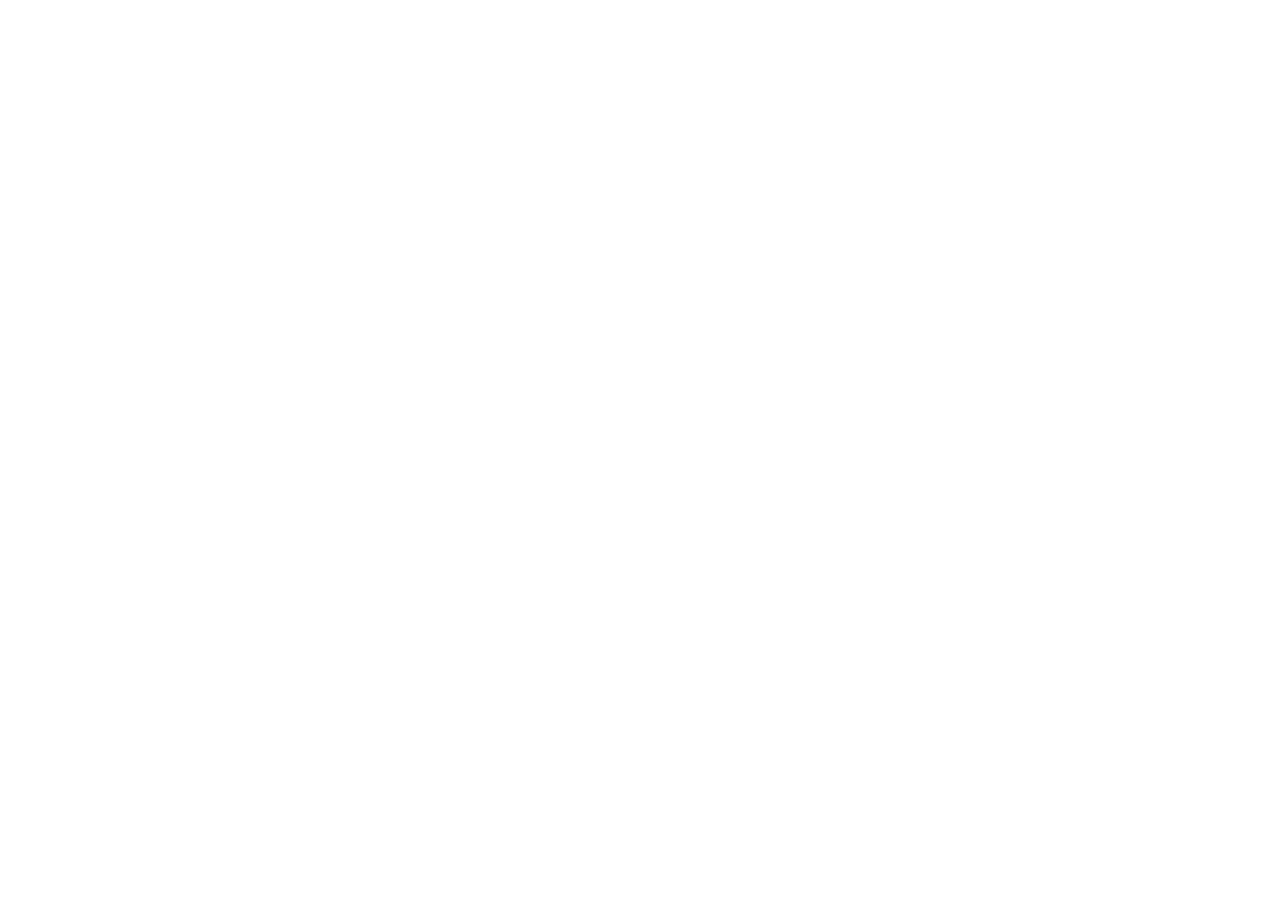
==== index.html @ ff1100e3 "Create index.html" ====
<!doctype html>
<html lang="en">
  <head>
    <meta charset='utf-8'>
    <link href="css/screen.css" rel="stylesheet" type="text/css">
    <link href="https://fonts.googleapis.com/css?family=Baloo+Da" rel="stylesheet">
  </head>
  <body>
    <div id="app"></div>
    <script src="js/compiled/app.js"></script>
    <script>spheres_rf_ha.core.init();</script>
  </body>
</html>
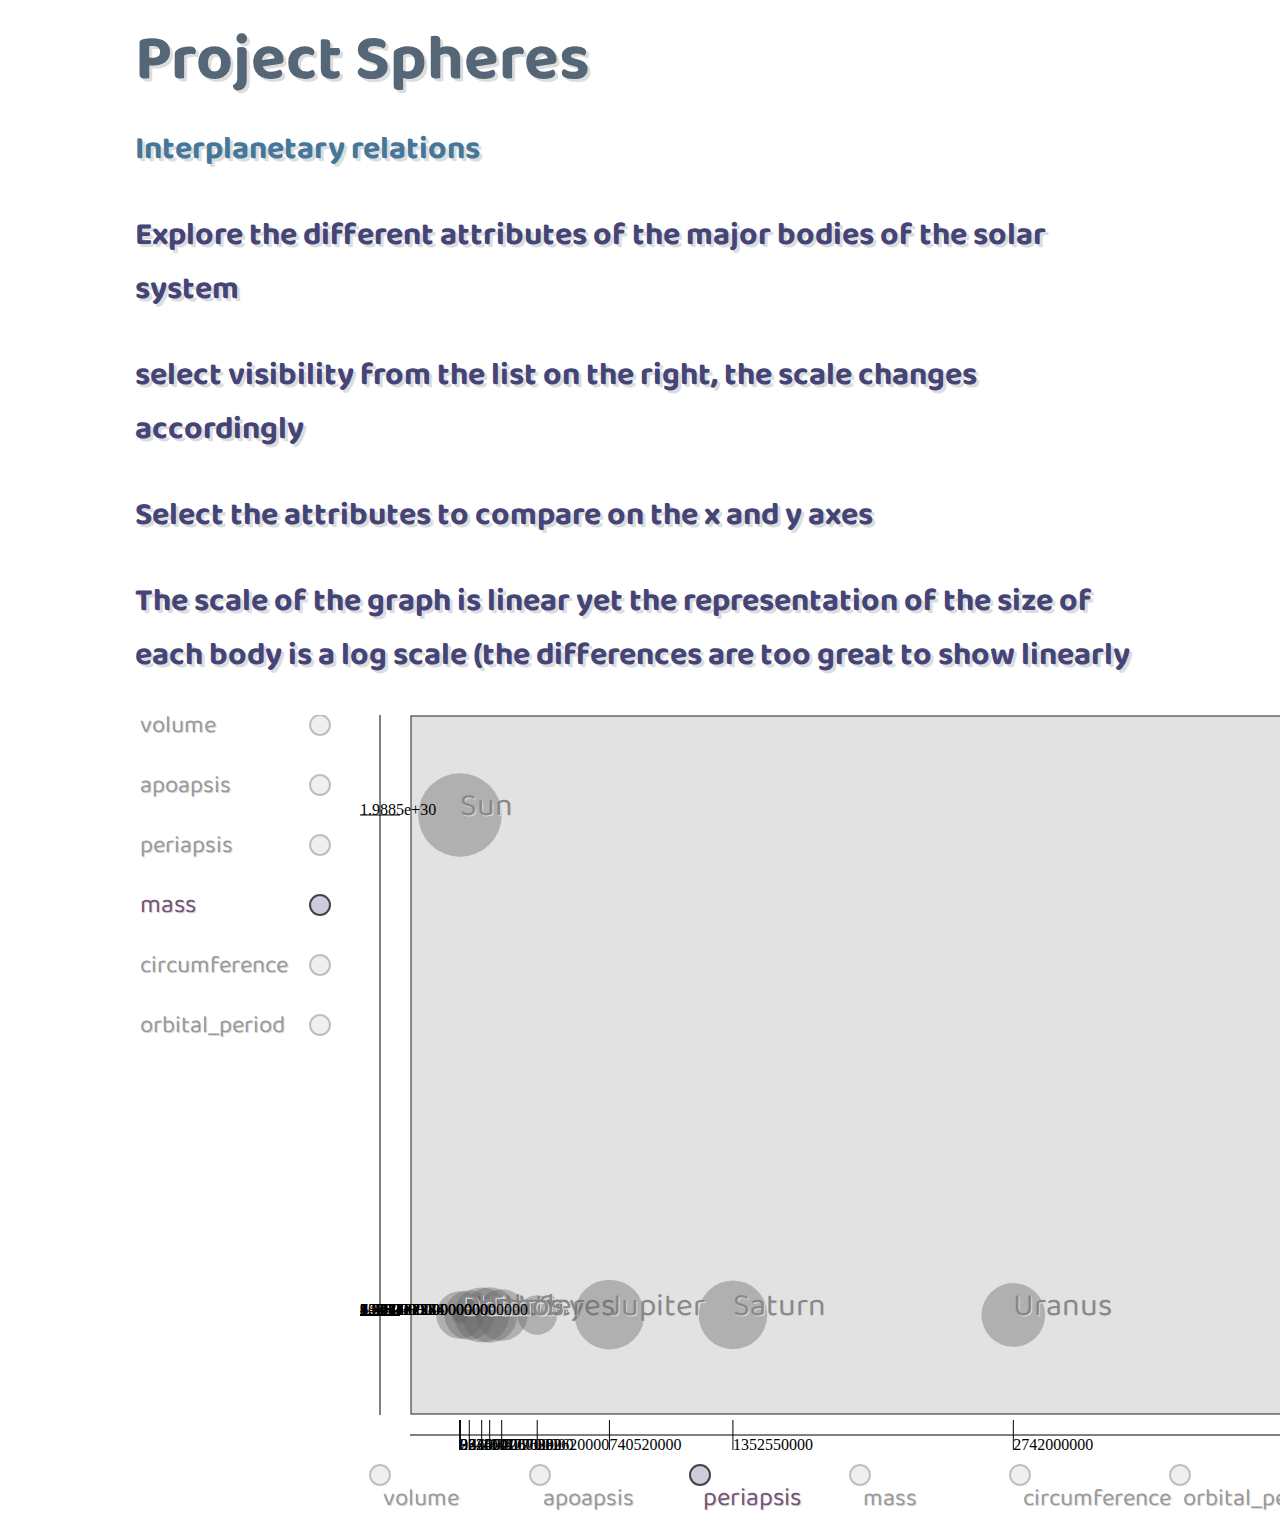
==== commit a38dae4a: "Add css location in resources/public/css" ====
--- a/index.html
+++ b/index.html
@@ -2,12 +2,12 @@
 <html lang="en">
   <head>
     <meta charset='utf-8'>
-    <link href="css/screen.css" rel="stylesheet" type="text/css">
+    <link href="resources/public/css/screen.css" rel="stylesheet" type="text/css">
     <link href="https://fonts.googleapis.com/css?family=Baloo+Da" rel="stylesheet">
   </head>
   <body>
     <div id="app"></div>
-    <script src="js/compiled/app.js"></script>
+    <script src="resources/public/js/compiled/app.js"></script>
     <script>spheres_rf_ha.core.init();</script>
   </body>
 </html>
--- a/resources/public/css/screen.css
+++ b/resources/public/css/screen.css
@@ -0,0 +1,143 @@
+body {
+  background-image: url(/images/gray2.png);
+  background-size: 8px;
+}
+
+#app {
+  margin: 0 auto;
+  width: 1010px;
+}
+
+svg {
+  margin-left: -25px;
+}
+
+h1 {
+  font-size: 4rem;
+  font-family: Baloo Da, Impact, sans-serif;
+  margin-top: 0;
+  margin-bottom: -20px;
+  color: #556677;
+  text-shadow: 3px 3px #ddd;
+}
+
+h2 {
+  font-size: 2rem;
+  font-family: Baloo Da, Impact, sans-serif;
+  color: #447799;
+  text-shadow: 3px 3px #ddd;
+}
+
+h3 {
+  font-size: 2rem;
+  font-family: Baloo Da, Impact, sans-serif;
+  color: #444477;
+  text-shadow: 3px 3px #ddd;
+}
+
+text#staged {
+  font-size: 2rem;
+  font-family: Baloo Da, Impact, sans-serif;
+  color: #888888;
+  text-shadow: 1px 1px #ddd;
+}
+
+rect#axis {
+  fill: #ccccdd;
+  stroke: #444444;
+  stroke-width: 2;
+}
+
+rect#no-axis {
+  fill: #eeee;
+  stroke: #9999;
+  stroke-width: 2;
+}
+
+rect#switch {
+  fill: #222222;
+  stroke: #ffffff;
+}
+
+text#axis {
+  font-size: 1.6rem;
+  font-family: Baloo Da, Impact, sans-serif;
+  fill: #775577;
+  text-shadow: 1px 1px #ddd;
+}
+
+text#no-axis {
+  font-size: 1.5rem;
+  font-family: Baloo Da, Impact, sans-serif;
+  fill: #999999;
+  text-shadow: 1px 1px #ddd;
+}
+
+.fill--black {
+  fill: #222200;
+}
+
+.fill--gray1 {
+  fill: #444444;
+}
+
+.fill--gray2 {
+  fill: #888888;
+}
+
+.fill--gray3 {
+  fill: #bbbbbb;
+}
+
+.fill--white {
+  fill: #ffffee;
+}
+
+.stroke--black {
+  stroke: #222200;
+  stroke-width: 2px;
+}
+
+.stroke--gray1 {
+  stroke: #444444;
+  stroke-width: 2px;
+}
+
+.stroke--gray2 {
+  stroke: #888888;
+  stroke-width: 2px;
+}
+
+.stroke--gray3 {
+  stroke: #bbbbbb;
+  stroke-width: 2px;
+}
+
+.stroke--white {
+  stroke: #ffffee;
+  stroke-width: 2px;
+}
+
+.stroke--dashed {
+  stroke-dasharray: 5, 5;
+}
+
+.fill--color1 {
+  fill: #d685c5;
+}
+
+.fill--color2 {
+  fill: #4sa90cf;
+}
+
+.fill--color3 {
+  fill: #1fa8a7;
+}
+
+.fill--color4 {
+  fill: #37cd81;
+}
+
+.fill--color5 {
+  fill: #dddb36;
+}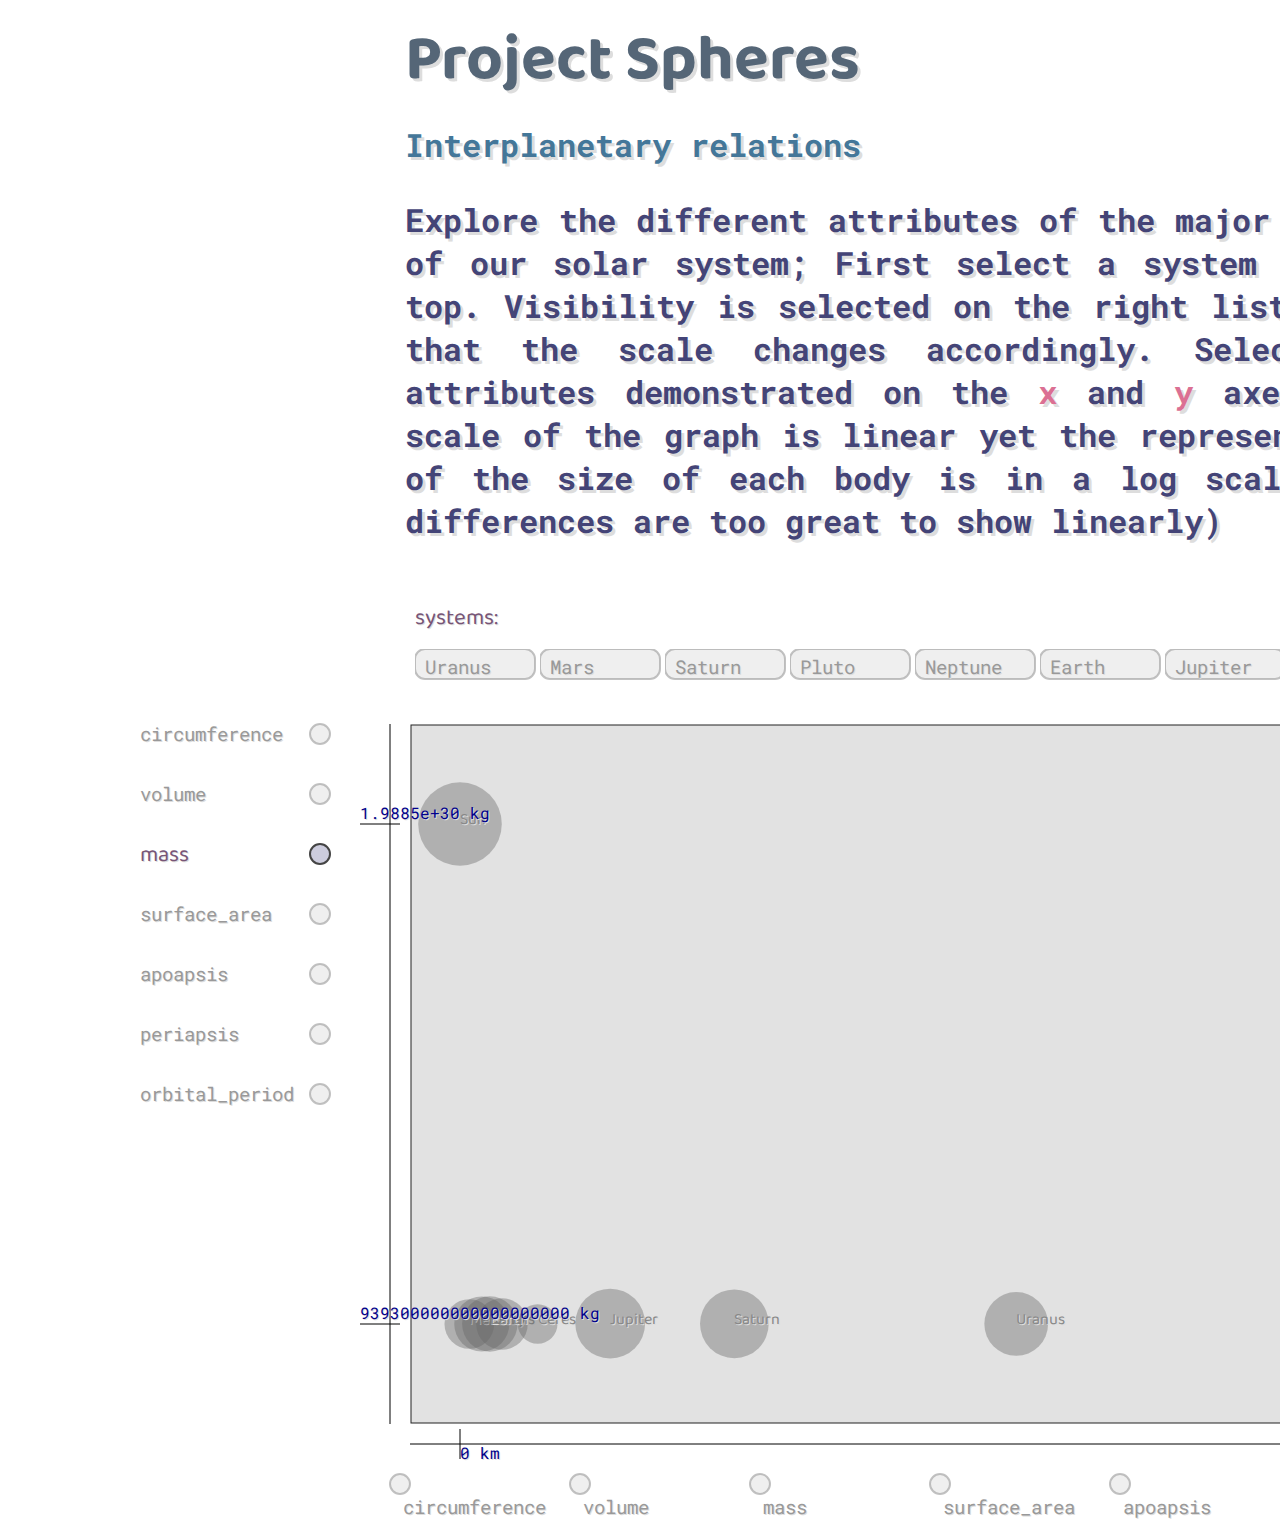
==== commit 8273632c: "fonts, scale-bars divided, scale max and min tidiness.." ====
--- a/index.html
+++ b/index.html
@@ -4,6 +4,7 @@
     <meta charset='utf-8'>
     <link href="resources/public/css/screen.css" rel="stylesheet" type="text/css">
     <link href="https://fonts.googleapis.com/css?family=Baloo+Da" rel="stylesheet">
+    <link href="https://fonts.googleapis.com/css?family=Roboto+Mono" rel="stylesheet">
   </head>
   <body>
     <div id="app"></div>
--- a/resources/public/css/screen.css
+++ b/resources/public/css/screen.css
@@ -1,8 +1,3 @@
-body {
-  background-image: url(/images/gray2.png);
-  background-size: 8px;
-}
-
 #app {
   margin: 0 auto;
   width: 1010px;
@@ -23,22 +18,36 @@
 
 h2 {
   font-size: 2rem;
-  font-family: Baloo Da, Impact, sans-serif;
+  font-family: Roboto Mono, Impact, sans-serif;
   color: #447799;
   text-shadow: 3px 3px #ddd;
 }
 
 h3 {
   font-size: 2rem;
+  font-family: Roboto Mono, Impact, sans-serif;
+  color: #444477;
+  text-shadow: 3px 3px #ddd;
+}
+
+h4 {
+  font-size: 1rem;
   font-family: Baloo Da, Impact, sans-serif;
   color: #444477;
   text-shadow: 3px 3px #ddd;
 }
 
 text#staged {
-  font-size: 2rem;
+  font-size: 1rem;
   font-family: Baloo Da, Impact, sans-serif;
   color: #888888;
+  text-shadow: 1px 1px #ddd;
+}
+
+text#spheres {
+  font-size: 1rem;
+  font-family: Roboto Mono, Impact, sans-serif;
+  fill: darkblue;
   text-shadow: 1px 1px #ddd;
 }
 
@@ -60,17 +69,25 @@
 }
 
 text#axis {
-  font-size: 1.6rem;
+  font-size: 1.4rem;
   font-family: Baloo Da, Impact, sans-serif;
   fill: #775577;
   text-shadow: 1px 1px #ddd;
 }
 
 text#no-axis {
-  font-size: 1.5rem;
-  font-family: Baloo Da, Impact, sans-serif;
+  font-size: 1.2rem;
+  font-family: Roboto Mono, Impact, sans-serif;
   fill: #999999;
   text-shadow: 1px 1px #ddd;
+}
+
+circle#staged {
+  fill: #6666;
+}
+
+circle#staged:hover {
+  fill: #4444;
 }
 
 .fill--black {
